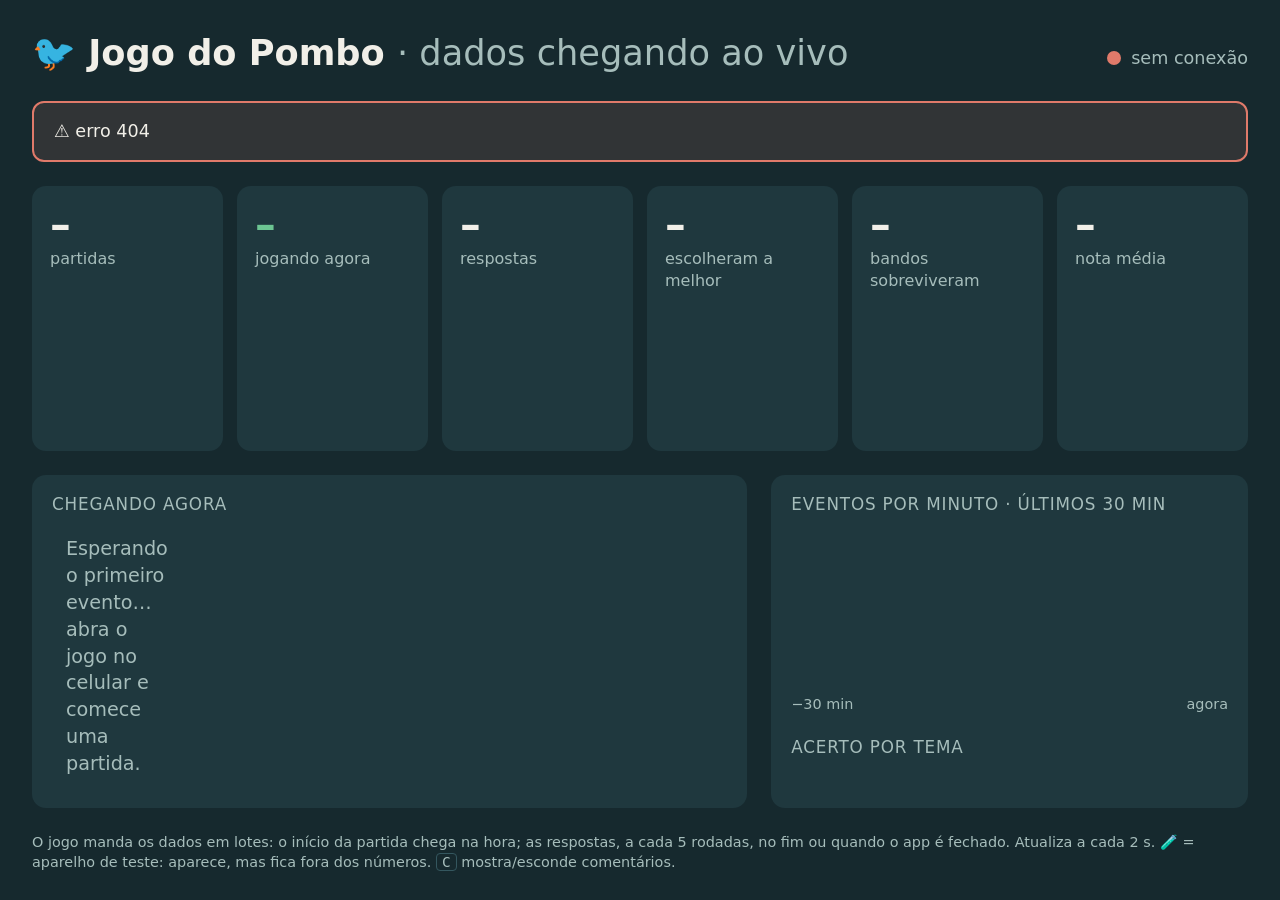
==== metricas/ao_vivo.html @ f597d726 "Painel ao vivo das métricas e aparelho de teste - metricas/ao_vivo.py: painel local que mostra os ev" ====
<!doctype html>
<html lang="pt-BR">
<head>
<meta charset="utf-8">
<meta name="viewport" content="width=device-width, initial-scale=1">
<title>Pombo ao vivo</title>
<style>
  /* mesmas cores do jogo (web/style.css) */
  :root {
    --bg: #16292e; --card: #1f383e; --line: #34575f; --text: #f1efe8; --muted: #a6bdbb;
    --accent: #e9b949; --good: #6cc592; --bad: #e07a6a; --blue: #7fbfd4;
  }
  * { box-sizing: border-box; margin: 0; padding: 0; }
  body {
    min-height: 100vh; background: var(--bg); color: var(--text);
    font-family: system-ui, -apple-system, "Segoe UI", Roboto, sans-serif; line-height: 1.4;
    padding: 28px 32px; display: grid; gap: 24px; grid-template-rows: auto auto 1fr;
  }
  header { display: flex; align-items: baseline; justify-content: space-between; gap: 16px; flex-wrap: wrap; }
  h1 { font-size: 2.2rem; }
  h1 span { color: var(--muted); font-weight: 400; }
  #status { display: flex; align-items: center; gap: 10px; color: var(--muted); font-size: 1.1rem; }
  #dot { width: 14px; height: 14px; border-radius: 50%; background: var(--muted); }
  #dot.ok { background: var(--good); animation: pulse 2s infinite; }
  #dot.erro { background: var(--bad); }
  @keyframes pulse { 0% { box-shadow: 0 0 0 0 #6cc59288; } 70% { box-shadow: 0 0 0 12px #6cc59200; } 100% { box-shadow: 0 0 0 0 #6cc59200; } }

  #erro { background: #e07a6a22; border: 2px solid var(--bad); border-radius: 12px; padding: 16px 20px; font-size: 1.1rem; }
  #erro code { background: #0003; padding: 2px 6px; border-radius: 4px; }

  .kpis { display: grid; grid-template-columns: repeat(auto-fit, minmax(170px, 1fr)); gap: 14px; }
  .kpi { background: var(--card); border-radius: 14px; padding: 16px 18px; transition: background .6s; }
  .kpi b { display: block; font-size: 2.6rem; font-variant-numeric: tabular-nums; line-height: 1.1; }
  .kpi span { color: var(--muted); font-size: 1rem; }
  .kpi.bump { background: #e9b94955; transition: none; }
  #k-jogando { color: var(--good); }

  main { display: grid; grid-template-columns: minmax(0, 1.5fr) minmax(0, 1fr); gap: 24px; min-height: 0; }
  section { background: var(--card); border-radius: 14px; padding: 18px 20px; min-height: 0; display: flex; flex-direction: column; }
  h2 { font-size: 1.05rem; color: var(--muted); font-weight: 500; margin-bottom: 12px; text-transform: uppercase; letter-spacing: .05em; }

  #feed { list-style: none; overflow: hidden; display: grid; gap: 8px; align-content: start; }
  #feed li { display: grid; grid-template-columns: 5.2em 2em 1fr; gap: 10px; align-items: baseline; font-size: 1.2rem;
             padding: 8px 10px; border-radius: 10px; border-left: 4px solid transparent; }
  #feed li.novo { animation: chega 2.5s ease-out; }
  @keyframes chega { 0% { background: #e9b94966; transform: translateX(-12px); } 20% { transform: none; } 100% { background: transparent; } }
  #feed .hora { color: var(--muted); font-variant-numeric: tabular-nums; font-size: 1rem; }
  #feed .quem { color: var(--muted); font-size: .95rem; }
  #feed .bom { border-left-color: var(--good); }
  #feed .ruim { border-left-color: var(--bad); }
  #feed .fim { border-left-color: var(--accent); }
  #feed li.teste { opacity: .55; }
  #feed .selo { background: var(--accent); color: var(--bg); border-radius: 99px; padding: 0 8px; font-size: .8rem; font-weight: 600; }
  #feed .coment { display: block; color: var(--muted); font-style: italic; font-size: 1rem; }
  .vazio { color: var(--muted); font-size: 1.1rem; }

  #barras { flex: 1; display: flex; align-items: flex-end; gap: 4px; min-height: 160px; }
  #barras div { flex: 1; background: var(--blue); border-radius: 4px 4px 0 0; min-height: 2px; position: relative; transition: height .4s; }
  #barras div.agora { background: var(--accent); }
  #barras-eixo { display: flex; justify-content: space-between; color: var(--muted); font-size: .9rem; margin-top: 6px; }
  #categorias { margin-top: 18px; display: grid; gap: 6px; }
  .cat { display: grid; grid-template-columns: 1fr 3.5em; gap: 8px; font-size: .95rem; align-items: center; }
  .cat .trilho { grid-column: 1 / -1; height: 6px; background: #0003; border-radius: 3px; }
  .cat .trilho i { display: block; height: 100%; background: var(--good); border-radius: 3px; }
  .cat b { text-align: right; font-variant-numeric: tabular-nums; }

  footer { color: var(--muted); font-size: .9rem; }
  kbd { border: 1px solid var(--line); border-radius: 4px; padding: 0 5px; }
  @media (max-width: 800px) { main { grid-template-columns: 1fr; } body { padding: 16px; } }
</style>
</head>
<body>
<header>
  <h1>🐦 Jogo do Pombo <span>· dados chegando ao vivo</span></h1>
  <div id="status"><div id="dot"></div><span id="status-txt">conectando…</span></div>
</header>

<div id="erro" hidden></div>

<div class="kpis">
  <div class="kpi" id="kpi-partidas"><b id="k-partidas">–</b><span>partidas</span></div>
  <div class="kpi" id="kpi-jogando"><b id="k-jogando">–</b><span>jogando agora</span></div>
  <div class="kpi" id="kpi-respostas"><b id="k-respostas">–</b><span>respostas</span></div>
  <div class="kpi" id="kpi-acerto"><b id="k-acerto">–</b><span>escolheram a melhor</span></div>
  <div class="kpi" id="kpi-sobrev"><b id="k-sobrev">–</b><span>bandos sobreviveram</span></div>
  <div class="kpi" id="kpi-nota"><b id="k-nota">–</b><span>nota média</span></div>
</div>

<main>
  <section>
    <h2>Chegando agora</h2>
    <ul id="feed"><li class="vazio">Esperando o primeiro evento… abra o jogo no celular e comece uma partida.</li></ul>
  </section>
  <section>
    <h2>Eventos por minuto · últimos 30 min</h2>
    <div id="barras"></div>
    <div id="barras-eixo"><span>−30 min</span><span>agora</span></div>
    <h2 style="margin-top:22px">Acerto por tema</h2>
    <div id="categorias"></div>
  </section>
</main>

<footer>
  O jogo manda os dados em lotes: o início da partida chega na hora; as respostas, a cada 5 rodadas, no fim
  ou quando o app é fechado. Atualiza a cada 2 s. 🧪 = aparelho de teste: aparece, mas fica fora dos números. <kbd>C</kbd> mostra/esconde comentários.
</footer>

<script>
"use strict";
const POLL_MS = 2000;
const FEED_MAX = 14;
const $ = (s) => document.querySelector(s);

const vistos = new Set();   // uid: reenvios do aparelho viram duplicatas
const eventos = [];
let ultimoId = 0;
let ultimoOk = 0;
let mostrarComentarios = false;

const hora = (iso) => new Date(iso).toLocaleTimeString("pt-BR");
const jogador = (e) => "#" + e.player_id.slice(0, 4);
const esc = (s) => String(s ?? "").replace(/[&<>"]/g, (c) => ({ "&": "&amp;", "<": "&lt;", ">": "&gt;", '"': "&quot;" })[c]);
const teste = (e) => e.data?.test === true;  // aparelho marcado com ?teste no jogo
const sinal = (n) => (n > 0 ? "+" : n < 0 ? "−" : "±") + Math.abs(n);

function descrever(e) {
  const d = e.data || {};
  switch (e.type) {
    case "start":
      return { icone: "🐣", cls: "", txt: "Nova partida começou" };
    case "answer": {
      const cat = d.category ? ` · ${esc(d.category.split(" - ")[0])}` : "";
      const res = d.chosenBest ? "melhor escolha" : "escolha ruim";
      const ovo = d.egg ? " 🥚" : "";
      const sobe = d.levelUp ? ` · virou <b>${esc(d.levelUp)}</b>!` : "";
      return {
        icone: d.chosenBest ? "✅" : "❌", cls: d.chosenBest ? "bom" : "ruim",
        txt: `Rodada ${d.round ?? "?"}${cat} — ${res} (${sinal(d.delta ?? 0)} → <b>${d.pop}</b> pombos)${ovo}${sobe}`,
      };
    }
    case "end":
      return d.survived
        ? { icone: "🏆", cls: "fim", txt: `Sobreviveu como <b>${esc(d.band)}</b> com ${d.pop} pombos · ${d.bestChoices}/${d.round} boas escolhas` }
        : { icone: "💀", cls: "fim", txt: `Bando extinto na rodada ${d.round}` };
    case "rating": {
      const n = Math.max(0, Math.min(5, d.stars | 0));
      const c = d.comment && mostrarComentarios ? `<span class="coment">“${esc(d.comment)}”</span>` : "";
      return { icone: "⭐", cls: "fim", txt: `Avaliou ${"★".repeat(n)}${"☆".repeat(5 - n)}${c}` };
    }
  }
  return { icone: "•", cls: "", txt: esc(e.type) };
}

function linha(e, novo) {
  const { icone, cls, txt } = descrever(e);
  const li = document.createElement("li");
  li.className = cls + (novo ? " novo" : "") + (teste(e) ? " teste" : "");
  li.innerHTML = `<span class="hora">${hora(e.created_at)}</span><span>${icone}</span>
    <span>${txt} <span class="quem">${jogador(e)}</span>${teste(e) ? ' <span class="selo">🧪 teste · não conta</span>' : ""}</span>`;
  return li;
}

function desenharFeed(novos) {
  const feed = $("#feed");
  if (!eventos.length) return;
  if (novos === null) {  // carga inicial ou comentários ligados/desligados: redesenha tudo
    feed.innerHTML = "";
    eventos.slice(-FEED_MAX).reverse().forEach((e) => feed.appendChild(linha(e, false)));
    return;
  }
  feed.querySelector(".vazio")?.remove();
  novos.slice(-FEED_MAX).forEach((e) => feed.prepend(linha(e, true)));
  while (feed.children.length > FEED_MAX) feed.lastElementChild.remove();
}

function pisca(id, valor) {
  const el = $("#k-" + id);
  if (el.textContent !== String(valor)) {
    const caixa = el.parentElement;
    if (el.textContent !== "–") {
      caixa.classList.add("bump");
      requestAnimationFrame(() => requestAnimationFrame(() => caixa.classList.remove("bump")));
    }
    el.textContent = valor;
  }
}

function calcular() {
  const sessoes = new Map();
  let respostas = 0, melhores = 0, estrelas = 0, notas = 0;
  const porCat = new Map();
  const contam = eventos.filter((e) => !teste(e));
  for (const e of contam) {
    const s = sessoes.get(e.session_id) || { inicio: null, fim: null, ultimo: 0, pop: null };
    const t = Date.parse(e.created_at);
    s.ultimo = Math.max(s.ultimo, t);
    if (e.type === "start") s.inicio = t;
    if (e.type === "end") s.fim = e.data;
    if (e.type === "answer") {
      respostas++;
      if (e.data.chosenBest) melhores++;
      s.pop = e.data.pop;
      const cat = (e.data.category || "?").split(" - ")[0];
      const c = porCat.get(cat) || [0, 0];
      c[0] += e.data.chosenBest ? 1 : 0; c[1]++;
      porCat.set(cat, c);
    }
    if (e.type === "rating" && e.data.stars) { estrelas += e.data.stars; notas++; }
    sessoes.set(e.session_id, s);
  }
  const agora = Date.now();
  const iniciadas = [...sessoes.values()].filter((s) => s.inicio !== null);
  const jogando = iniciadas.filter((s) => !s.fim && s.pop !== 0 && agora - s.ultimo < 15 * 60e3).length;
  const finais = iniciadas.filter((s) => s.fim);
  const sobrev = finais.filter((s) => s.fim.survived).length;

  pisca("partidas", iniciadas.length);
  pisca("jogando", jogando);
  pisca("respostas", respostas);
  pisca("acerto", respostas ? Math.round((100 * melhores) / respostas) + "%" : "–");
  pisca("sobrev", finais.length ? `${sobrev}/${finais.length}` : "–");
  pisca("nota", notas ? (estrelas / notas).toFixed(1) + "★" : "–");

  // barras: eventos por minuto nos últimos 30 min
  const minutos = new Array(30).fill(0);
  for (const e of contam) {
    const m = Math.floor((agora - Date.parse(e.created_at)) / 60e3);
    if (m >= 0 && m < 30) minutos[29 - m]++;
  }
  const max = Math.max(1, ...minutos);
  $("#barras").innerHTML = minutos
    .map((n, i) => `<div class="${i === 29 ? "agora" : ""}" style="height:${(100 * n) / max}%" title="${n} eventos"></div>`)
    .join("");

  $("#categorias").innerHTML = [...porCat.entries()]
    .sort((a, b) => b[1][1] - a[1][1])
    .map(([cat, [ok, n]]) => {
      const pct = Math.round((100 * ok) / n);
      return `<div class="cat"><span>${esc(cat)}</span><b>${pct}%</b><div class="trilho"><i style="width:${pct}%"></i></div></div>`;
    })
    .join("") || `<span class="vazio">Sem respostas ainda.</span>`;
}

function mostrarErro(status, corpo) {
  let msg = corpo?.message || `erro ${status}`;
  if (corpo?.code === "42501") {
    msg += `<br>Rode no SQL Editor do Supabase: <code>grant select on public.events to service_role;</code>`;
  } else if (status === 401 || status === 403) {
    msg += "<br>A chave secreta não foi aceita. Apague <code>metricas/.chave-secreta</code> e rode de novo.";
  } else if (status === 502 || status === 503 || status === 540) {
    msg += "<br>O projeto pode estar pausado: o Supabase grátis pausa depois de 7 dias parado. Restaure no painel.";
  }
  $("#erro").innerHTML = `⚠ ${msg}`;
  $("#erro").hidden = false;
  $("#dot").className = "erro";
  $("#status-txt").textContent = "sem conexão";
}

async function buscar() {
  const novos = [];
  for (;;) {
    const r = await fetch(`/eventos?depois=${ultimoId}`);
    const corpo = await r.json().catch(() => null);
    if (!r.ok) throw { status: r.status, corpo };
    for (const e of corpo) {
      ultimoId = Math.max(ultimoId, e.id);
      if (vistos.has(e.uid)) continue;
      vistos.add(e.uid);
      eventos.push(e);
      novos.push(e);
    }
    if (corpo.length < 1000) return novos;
  }
}

async function ciclo(primeira) {
  try {
    const novos = await buscar();
    $("#erro").hidden = true;
    $("#dot").className = "ok";
    ultimoOk = Date.now();
    if (primeira) desenharFeed(null);
    else if (novos.length) desenharFeed(novos);
    calcular();
  } catch (err) {
    if (err?.status) mostrarErro(err.status, err.corpo);
    else mostrarErro(0, { message: "O ao_vivo.py parou? Rode de novo no terminal." });
  }
  setTimeout(() => ciclo(false), POLL_MS);
}

setInterval(() => {
  if (!ultimoOk) return;
  const s = Math.round((Date.now() - ultimoOk) / 1000);
  if ($("#dot").className === "ok") $("#status-txt").textContent = `conectado · ${eventos.length} eventos · atualizado há ${s}s`;
}, 500);

addEventListener("keydown", (ev) => {
  if (ev.key.toLowerCase() === "c") {
    mostrarComentarios = !mostrarComentarios;
    desenharFeed(null);
  }
});

ciclo(true);
</script>
</body>
</html>
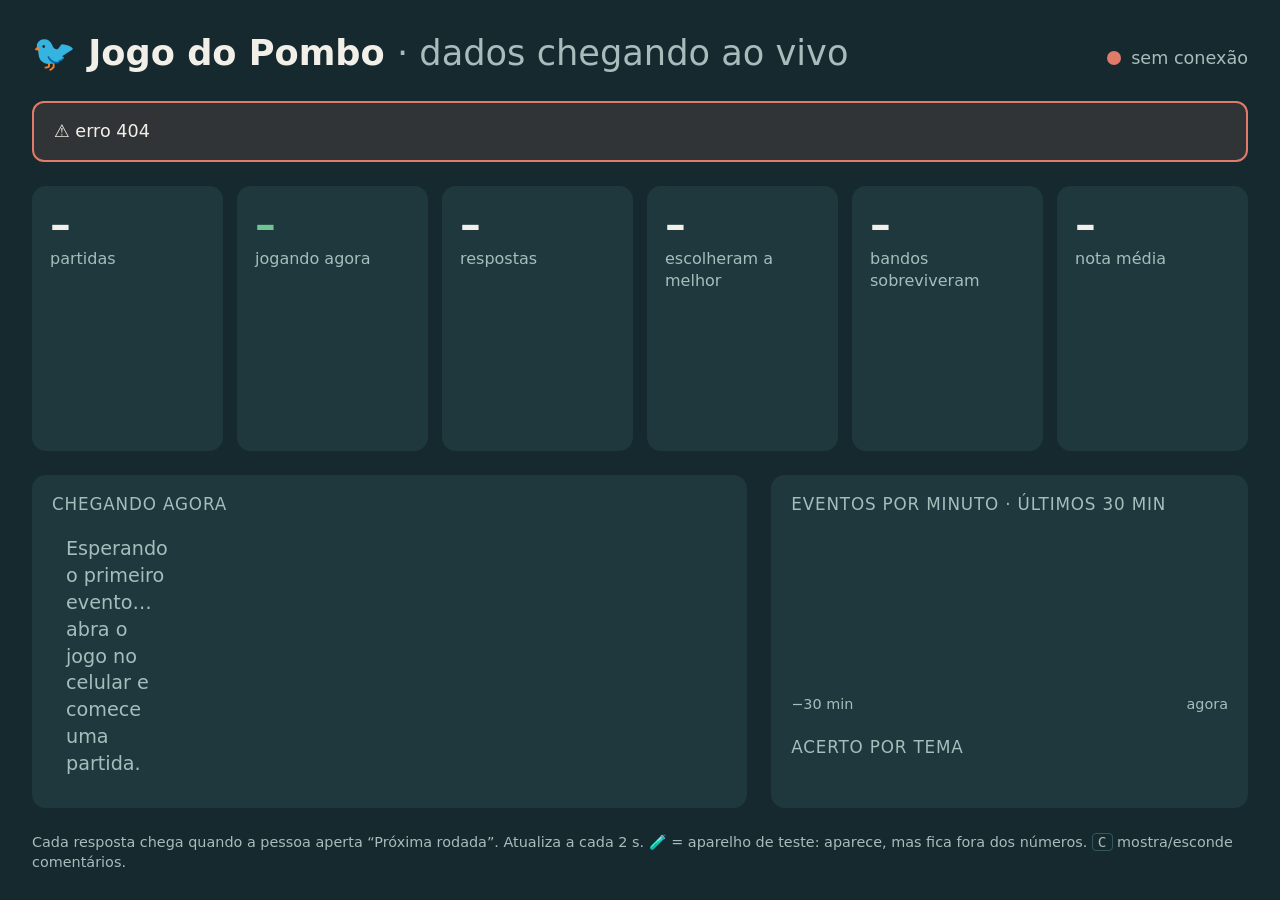
==== commit 512d9e73: "Manda cada resposta na hora, para o painel ao vivo Antes as respostas iam de 5 em 5 rodadas e o pain" ====
--- a/metricas/ao_vivo.html
+++ b/metricas/ao_vivo.html
@@ -101,8 +101,7 @@
 </main>
 
 <footer>
-  O jogo manda os dados em lotes: o início da partida chega na hora; as respostas, a cada 5 rodadas, no fim
-  ou quando o app é fechado. Atualiza a cada 2 s. 🧪 = aparelho de teste: aparece, mas fica fora dos números. <kbd>C</kbd> mostra/esconde comentários.
+  Cada resposta chega quando a pessoa aperta “Próxima rodada”. Atualiza a cada 2 s. 🧪 = aparelho de teste: aparece, mas fica fora dos números. <kbd>C</kbd> mostra/esconde comentários.
 </footer>
 
 <script>
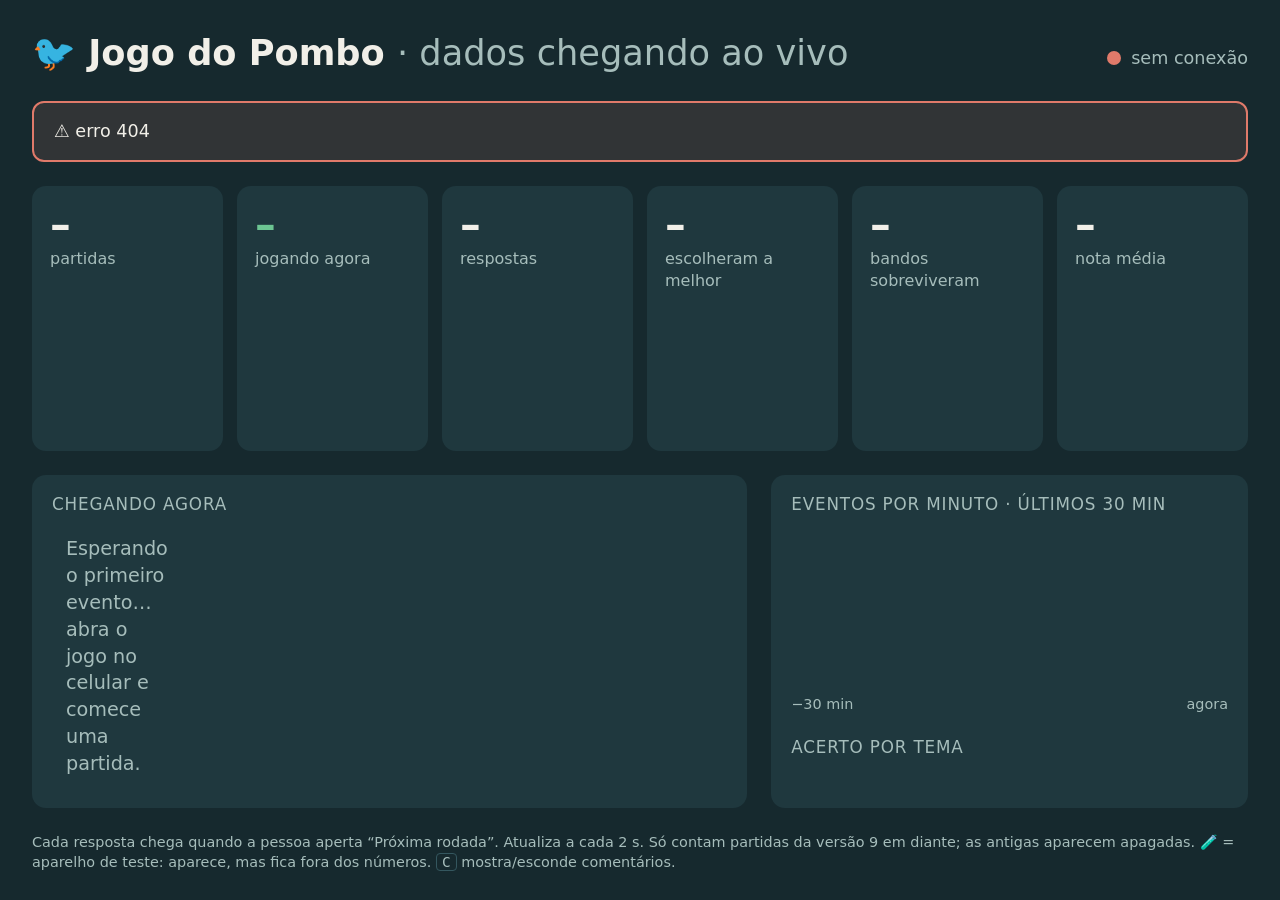
==== commit 09df2423: "feat(metricas): painel ao vivo conta só a versão nova do jogo As médias juntavam as levas de 19/10 e" ====
--- a/metricas/ao_vivo.html
+++ b/metricas/ao_vivo.html
@@ -101,12 +101,16 @@
 </main>
 
 <footer>
-  Cada resposta chega quando a pessoa aperta “Próxima rodada”. Atualiza a cada 2 s. 🧪 = aparelho de teste: aparece, mas fica fora dos números. <kbd>C</kbd> mostra/esconde comentários.
+  Cada resposta chega quando a pessoa aperta “Próxima rodada”. Atualiza a cada 2 s. Só contam partidas da versão <span id="versao-min"></span> em diante; as antigas aparecem apagadas. 🧪 = aparelho de teste: aparece, mas fica fora dos números. <kbd>C</kbd> mostra/esconde comentários.
 </footer>
 
 <script>
 "use strict";
 const POLL_MS = 2000;
+// Versão das métricas (VERSION em web/metrics.js) a partir da qual os números contam.
+// A 9 é a do jogo novo: A/B sorteado, 12 rodadas, mais difícil. Pra ver tudo: ?versao=0 no endereço.
+const VERSAO_MIN = Number(new URLSearchParams(location.search).get("versao") ?? 9);
+document.getElementById("versao-min").textContent = VERSAO_MIN;
 const FEED_MAX = 14;
 const $ = (s) => document.querySelector(s);
 
@@ -120,6 +124,11 @@
 const jogador = (e) => "#" + e.player_id.slice(0, 4);
 const esc = (s) => String(s ?? "").replace(/[&<>"]/g, (c) => ({ "&": "&amp;", "<": "&lt;", ">": "&gt;", '"': "&quot;" })[c]);
 const teste = (e) => e.data?.test === true;  // aparelho marcado com ?teste no jogo
+// O manter_acordado.sh manda um evento por dia só pro banco não pausar: nem aparece.
+const acordado = (e) => e.data?.keepalive === true;
+// Partidas da versão nova, pelo evento start (as respostas não levam a versão).
+const novas = new Set();
+const antiga = (e) => VERSAO_MIN > 0 && !novas.has(e.session_id);
 const sinal = (n) => (n > 0 ? "+" : n < 0 ? "−" : "±") + Math.abs(n);
 
 function descrever(e) {
@@ -153,9 +162,10 @@
 function linha(e, novo) {
   const { icone, cls, txt } = descrever(e);
   const li = document.createElement("li");
-  li.className = cls + (novo ? " novo" : "") + (teste(e) ? " teste" : "");
+  const selo = teste(e) ? "🧪 teste · não conta" : antiga(e) ? "versão antiga · não conta" : "";
+  li.className = cls + (novo ? " novo" : "") + (selo ? " teste" : "");
   li.innerHTML = `<span class="hora">${hora(e.created_at)}</span><span>${icone}</span>
-    <span>${txt} <span class="quem">${jogador(e)}</span>${teste(e) ? ' <span class="selo">🧪 teste · não conta</span>' : ""}</span>`;
+    <span>${txt} <span class="quem">${jogador(e)}</span>${selo ? ` <span class="selo">${selo}</span>` : ""}</span>`;
   return li;
 }
 
@@ -188,7 +198,7 @@
   const sessoes = new Map();
   let respostas = 0, melhores = 0, estrelas = 0, notas = 0;
   const porCat = new Map();
-  const contam = eventos.filter((e) => !teste(e));
+  const contam = eventos.filter((e) => !teste(e) && !antiga(e));
   for (const e of contam) {
     const s = sessoes.get(e.session_id) || { inicio: null, fim: null, ultimo: 0, pop: null };
     const t = Date.parse(e.created_at);
@@ -263,8 +273,9 @@
     if (!r.ok) throw { status: r.status, corpo };
     for (const e of corpo) {
       ultimoId = Math.max(ultimoId, e.id);
-      if (vistos.has(e.uid)) continue;
+      if (vistos.has(e.uid) || acordado(e)) continue;
       vistos.add(e.uid);
+      if (e.type === "start" && (e.data?.version ?? 0) >= VERSAO_MIN) novas.add(e.session_id);
       eventos.push(e);
       novos.push(e);
     }
